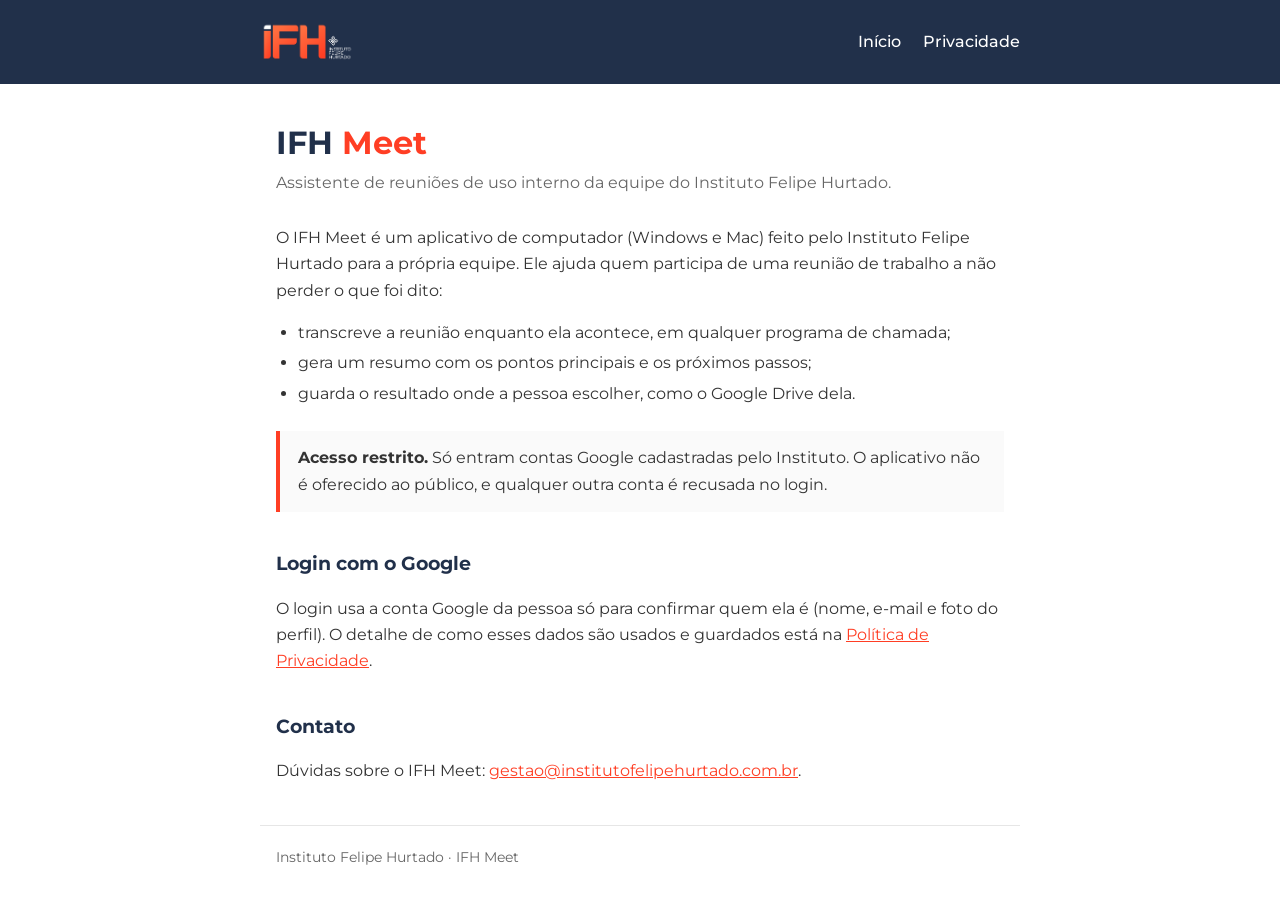
==== index.html @ d8dd28c8 "Páginas de início e de privacidade do IFH Meet Co-Authored-By: Claude Opus 5.5 <noreply@anthropic.co" ====
<!doctype html>
<html lang="pt-BR">
<head>
  <meta charset="utf-8">
  <meta name="viewport" content="width=device-width, initial-scale=1">
  <title>IFH Meet</title>
  <meta name="description" content="IFH Meet, assistente de reuniões de uso interno da equipe do Instituto Felipe Hurtado.">
  <link rel="preconnect" href="https://fonts.googleapis.com">
  <link rel="preconnect" href="https://fonts.gstatic.com" crossorigin>
  <link href="https://fonts.googleapis.com/css2?family=Montserrat:wght@400;500;700&display=swap" rel="stylesheet">
  <link rel="stylesheet" href="estilo.css">
</head>
<body>
  <header>
    <div class="faixa">
      <img src="logo-ifh-branco-laranja.png" alt="Instituto Felipe Hurtado">
      <nav>
        <a href="./">Início</a>
        <a href="privacidade.html">Privacidade</a>
      </nav>
    </div>
  </header>

  <main>
    <h1>IFH <span class="destaque">Meet</span></h1>
    <p class="subtitulo">Assistente de reuniões de uso interno da equipe do Instituto Felipe Hurtado.</p>

    <p>O IFH Meet é um aplicativo de computador (Windows e Mac) feito pelo Instituto Felipe Hurtado para a própria equipe. Ele ajuda quem participa de uma reunião de trabalho a não perder o que foi dito:</p>
    <ul>
      <li>transcreve a reunião enquanto ela acontece, em qualquer programa de chamada;</li>
      <li>gera um resumo com os pontos principais e os próximos passos;</li>
      <li>guarda o resultado onde a pessoa escolher, como o Google Drive dela.</li>
    </ul>

    <div class="caixa">
      <strong>Acesso restrito.</strong> Só entram contas Google cadastradas pelo Instituto. O aplicativo não é oferecido ao público, e qualquer outra conta é recusada no login.
    </div>

    <h2>Login com o Google</h2>
    <p>O login usa a conta Google da pessoa só para confirmar quem ela é (nome, e-mail e foto do perfil). O detalhe de como esses dados são usados e guardados está na <a href="privacidade.html">Política de Privacidade</a>.</p>

    <h2>Contato</h2>
    <p>Dúvidas sobre o IFH Meet: <a href="mailto:gestao@institutofelipehurtado.com.br">gestao@institutofelipehurtado.com.br</a>.</p>
  </main>

  <footer>Instituto Felipe Hurtado · IFH Meet</footer>
</body>
</html>
---- estilo.css ----
:root {
  --fundo: #ffffff;
  --texto: #333333;
  --suave: #666666;
  --linha: #e6e6e6;
  --azul: #21304a;
  --laranja: #ff3e24;
}

* { box-sizing: border-box; }

body {
  margin: 0;
  background: var(--fundo);
  color: var(--texto);
  font: 16px/1.65 "Montserrat", Arial, sans-serif;
}

header {
  background: var(--azul);
  color: #fff;
  padding: 20px 16px;
}

header .faixa, main, footer {
  max-width: 760px;
  margin: 0 auto;
}

header .faixa {
  display: flex;
  align-items: center;
  justify-content: space-between;
  gap: 16px;
  flex-wrap: wrap;
}

header img { height: 44px; width: auto; display: block; }

header nav a {
  color: #fff;
  text-decoration: none;
  font-weight: 500;
  margin-left: 18px;
}

header nav a:hover { text-decoration: underline; }

main { padding: 40px 16px 24px; }

h1 {
  font-size: 2rem;
  line-height: 1.2;
  margin: 0 0 8px;
  color: var(--azul);
}

h2 {
  font-size: 1.2rem;
  margin: 36px 0 8px;
  color: var(--azul);
}

.destaque { color: var(--laranja); }

.subtitulo { color: var(--suave); margin: 0 0 28px; }

a { color: var(--laranja); }

ul { padding-left: 22px; }

li { margin: 4px 0; }

.caixa {
  border-left: 4px solid var(--laranja);
  background: #fafafa;
  padding: 14px 18px;
  margin: 24px 0;
}

footer {
  border-top: 1px solid var(--linha);
  color: var(--suave);
  font-size: 0.9rem;
  padding: 20px 16px 40px;
}
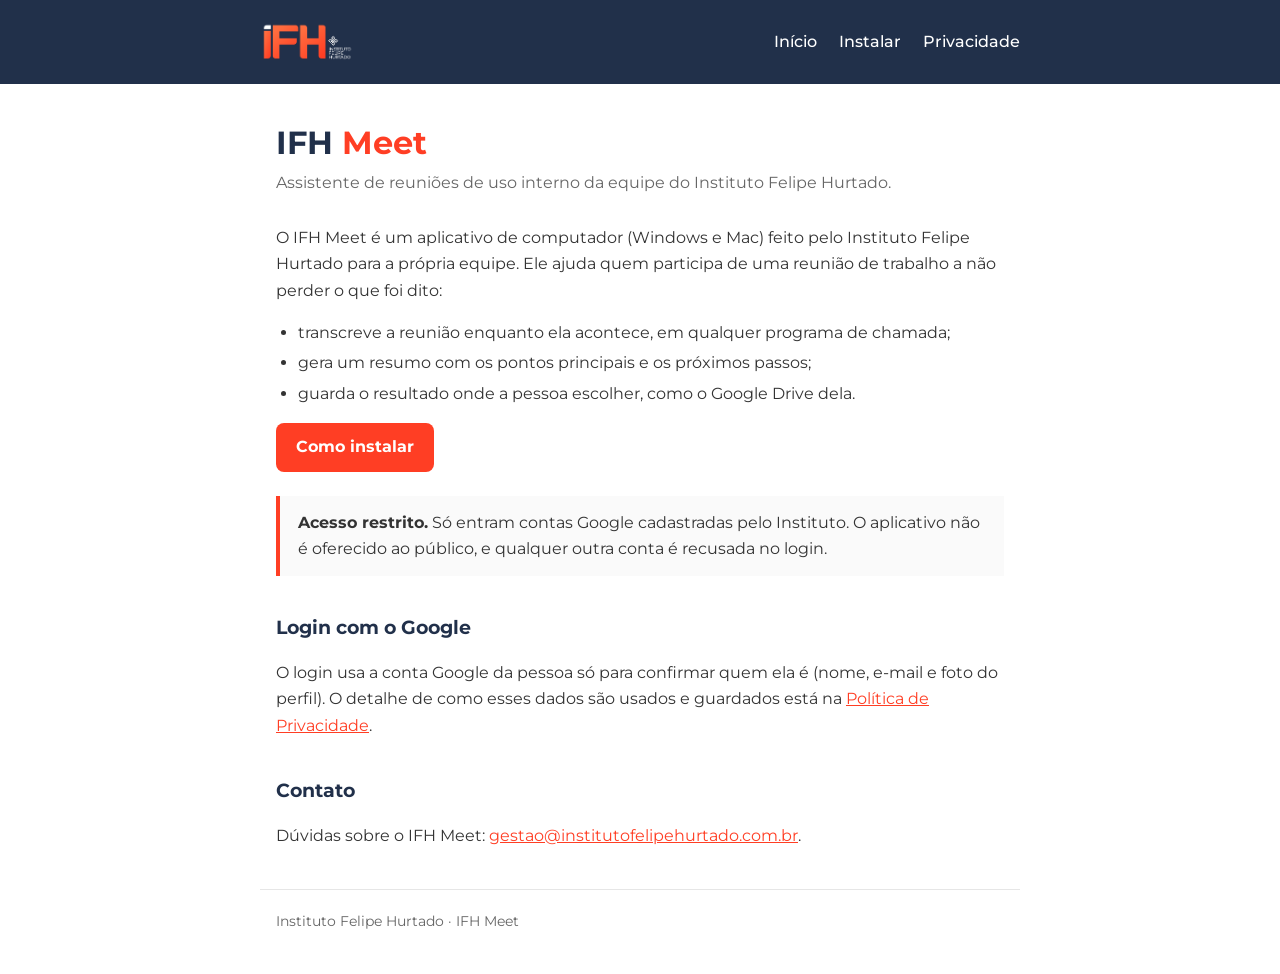
==== commit c970e38a: "Guia de instalação do IFH Meet com imagens A página instalar.html explica o download, a instalação n" ====
--- a/index.html
+++ b/index.html
@@ -16,6 +16,7 @@
       <img src="logo-ifh-branco-laranja.png" alt="Instituto Felipe Hurtado">
       <nav>
         <a href="./">Início</a>
+        <a href="instalar.html">Instalar</a>
         <a href="privacidade.html">Privacidade</a>
       </nav>
     </div>
@@ -32,6 +33,8 @@
       <li>guarda o resultado onde a pessoa escolher, como o Google Drive dela.</li>
     </ul>
 
+    <p><a class="botao" href="instalar.html">Como instalar</a></p>
+
     <div class="caixa">
       <strong>Acesso restrito.</strong> Só entram contas Google cadastradas pelo Instituto. O aplicativo não é oferecido ao público, e qualquer outra conta é recusada no login.
     </div>
--- a/estilo.css
+++ b/estilo.css
@@ -84,3 +84,52 @@
   font-size: 0.9rem;
   padding: 20px 16px 40px;
 }
+
+h3 {
+  font-size: 1rem;
+  margin: 22px 0 6px;
+  color: var(--azul);
+}
+
+ol { padding-left: 22px; }
+
+code {
+  font-size: 0.9em;
+  background: #f2f2f2;
+  padding: 1px 5px;
+  border-radius: 4px;
+}
+
+.botoes { display: flex; flex-wrap: wrap; gap: 12px; margin: 8px 0 6px; }
+
+.botao {
+  display: inline-block;
+  background: var(--laranja);
+  color: #fff;
+  font-weight: 700;
+  text-decoration: none;
+  padding: 11px 20px;
+  border-radius: 8px;
+}
+
+.botao:hover { filter: brightness(0.95); }
+
+.botao.secundario { background: var(--azul); }
+
+.nota { color: var(--suave); font-size: 0.9rem; margin-top: 0; }
+
+figure { margin: 18px 0 24px; }
+
+figure img {
+  display: block;
+  max-width: 100%;
+  height: auto;
+  border: 1px solid var(--linha);
+  border-radius: 8px;
+}
+
+figure.pequena img { width: 96px; }
+
+figure.media img { width: 260px; }
+
+figcaption { color: var(--suave); font-size: 0.9rem; margin-top: 8px; }
